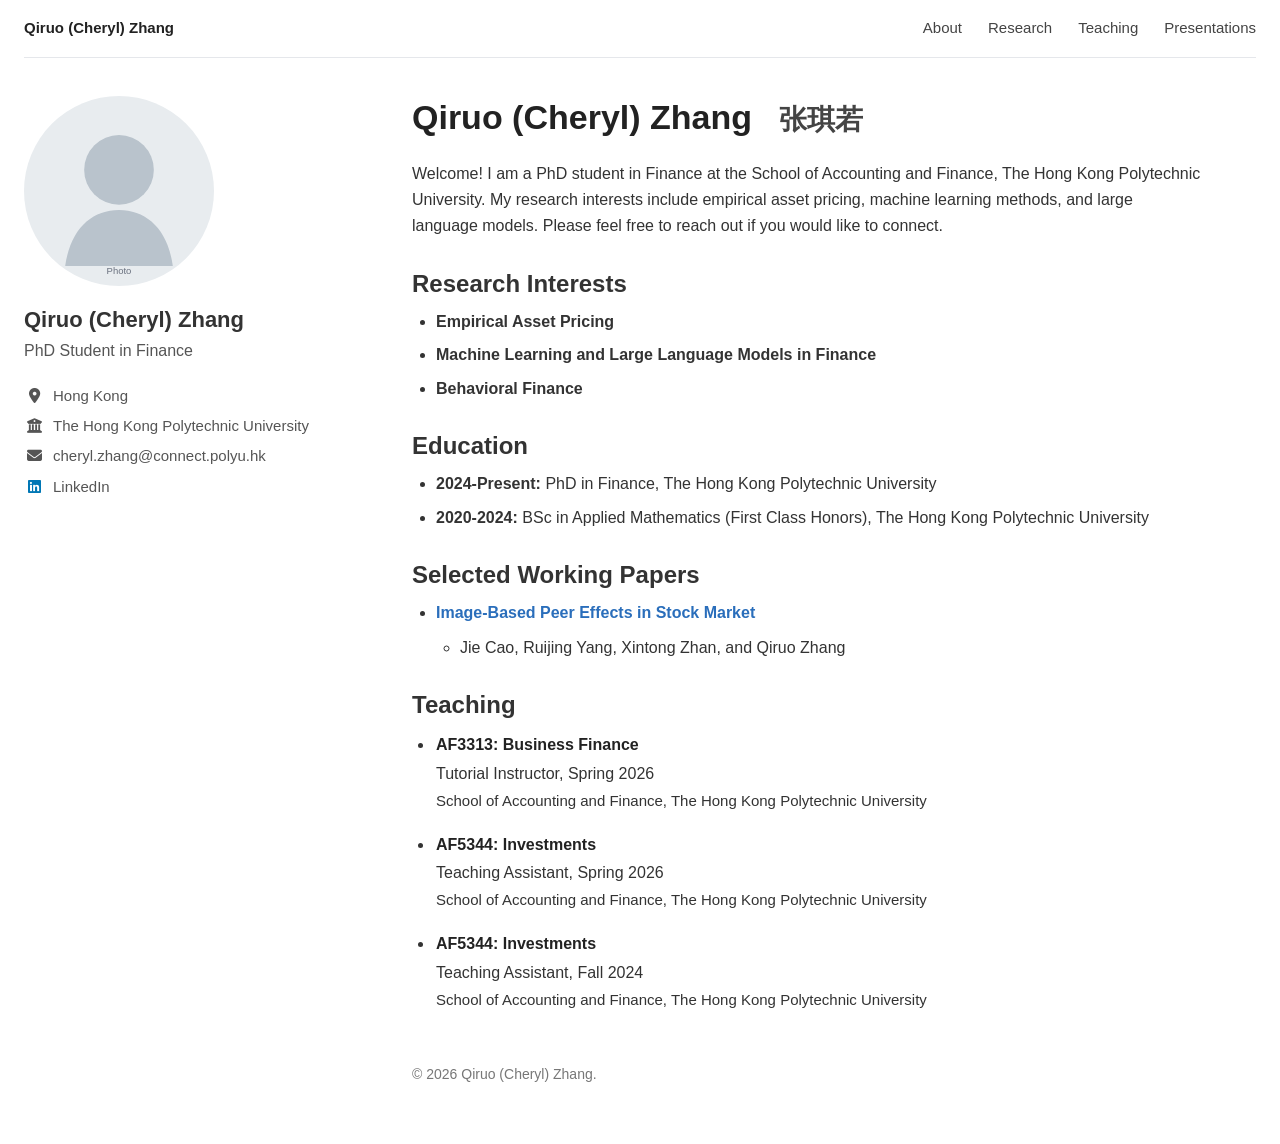
==== index.html @ bf705975 "Add files via upload" ====
<!doctype html>
<html lang="zh-CN">
<head>
  <meta charset="utf-8">
  <meta name="viewport" content="width=device-width, initial-scale=1">
  <title>Qiruo (Cheryl) Zhang - Academic Homepage</title>
  <link rel="stylesheet" href="https://cdnjs.cloudflare.com/ajax/libs/font-awesome/6.5.2/css/all.min.css">
  <link rel="stylesheet" href="assets/css/style.css">
</head>
<body>
  <div class="site">
    <nav class="top-nav">
      <a class="brand" href="./">Qiruo (Cheryl) Zhang</a>
      <a href="./">About</a>
      <a href="research/">Research</a>
      <a href="teaching/">Teaching</a>
      <a href="presentations/">Presentations</a>
    </nav>

    <div class="layout">
      <aside class="sidebar">
        <img class="portrait" src="assets/img/profile.svg" alt="Qiruo (Cheryl) Zhang">
        <h2>Qiruo (Cheryl) Zhang</h2>
        <p class="position">PhD Student in Finance</p>

        <ul class="profile-list">
          <li><i class="fa-solid fa-location-dot" aria-hidden="true"></i><span>Hong Kong</span></li>
          <li><i class="fa-solid fa-building-columns" aria-hidden="true"></i><span>The Hong Kong Polytechnic University</span></li>
          <li><i class="fa-solid fa-envelope" aria-hidden="true"></i><a href="mailto:cheryl.zhang@connect.polyu.hk">cheryl.zhang@connect.polyu.hk</a></li>
          <li><i class="fa-brands fa-linkedin" aria-hidden="true"></i><a href="https://linkedin.com/in/qiruo-zhang-477340235">LinkedIn</a></li>
        </ul>
      </aside>

      <main class="content">
        <h1>Qiruo (Cheryl) Zhang <span class="cn-name">张琪若</span></h1>

        <p>
          Welcome! I am a PhD student in Finance at the School of Accounting and Finance, The Hong Kong Polytechnic University.
          My research interests include empirical asset pricing, machine learning methods, and large language models.
          Please feel free to reach out if you would like to connect.
        </p>

        <h2>Research Interests</h2>
        <ul>
          <li><strong>Empirical Asset Pricing</strong></li>
          <li><strong>Machine Learning and Large Language Models in Finance</strong></li>
          <li><strong>Behavioral Finance</strong></li>
        </ul>

        <h2>Education</h2>
        <ul>
          <li><strong>2024-Present:</strong> PhD in Finance, The Hong Kong Polytechnic University</li>
          <li><strong>2020-2024:</strong> BSc in Applied Mathematics (First Class Honors), The Hong Kong Polytechnic University</li>
        </ul>

        <h2>Selected Working Papers</h2>
        <ul>
          <li>
            <strong><a href="research/">Image-Based Peer Effects in Stock Market</a></strong>
            <ul>
              <li>Jie Cao, Ruijing Yang, Xintong Zhan, and Qiruo Zhang</li>
            </ul>
          </li>
        </ul>

        <h2>Teaching</h2>
        <ul class="compact-list">
          <li class="compact-item">
            <p class="compact-title">AF3313: Business Finance</p>
            <p class="compact-meta">Tutorial Instructor, Spring 2026</p>
            <p class="compact-note">School of Accounting and Finance, The Hong Kong Polytechnic University</p>
          </li>

          <li class="compact-item">
            <p class="compact-title">AF5344: Investments</p>
            <p class="compact-meta">Teaching Assistant, Spring 2026</p>
            <p class="compact-note">School of Accounting and Finance, The Hong Kong Polytechnic University</p>
          </li>

          <li class="compact-item">
            <p class="compact-title">AF5344: Investments</p>
            <p class="compact-meta">Teaching Assistant, Fall 2024</p>
            <p class="compact-note">School of Accounting and Finance, The Hong Kong Polytechnic University</p>
          </li>
        </ul>

        <p class="footer">© 2026 Qiruo (Cheryl) Zhang.</p>
      </main>
    </div>
  </div>
</body>
</html>
---- assets/css/style.css ----
* {
  box-sizing: border-box;
}

body {
  margin: 0;
  color: #333;
  background: #fff;
  font-family: -apple-system, BlinkMacSystemFont, "Segoe UI", Helvetica, Arial, "Microsoft YaHei", sans-serif;
  font-size: 16px;
  line-height: 1.65;
}

a {
  color: #2a6ebb;
  text-decoration: none;
}

a:hover,
a:focus {
  text-decoration: underline;
}

.site {
  max-width: 1280px;
  margin: 0 auto;
  padding: 0 24px 42px;
}

.top-nav {
  display: flex;
  align-items: center;
  gap: 26px;
  min-height: 58px;
  border-bottom: 1px solid #e5e7eb;
  font-size: 15px;
}

.top-nav a {
  color: #444;
}

.top-nav .brand {
  margin-right: auto;
  font-weight: 700;
  color: #222;
}

.layout {
  display: grid;
  grid-template-columns: 340px minmax(0, 1fr);
  gap: 48px;
  padding-top: 38px;
}

.sidebar {
  color: #555;
}

.portrait {
  width: 190px;
  height: 190px;
  display: block;
  object-fit: cover;
  border-radius: 50%;
  margin-bottom: 20px;
}

.sidebar h2 {
  margin: 0 0 4px;
  color: #333;
  font-size: 22px;
  line-height: 1.25;
}

.position {
  margin: 0 0 22px;
  color: #555;
}

.profile-list {
  list-style: none;
  padding: 0;
  margin: 22px 0 0;
  color: #555;
  font-size: 15px;
  line-height: 1.35;
}

.profile-list li {
  display: flex;
  align-items: flex-start;
  margin: 10px 0;
}

.profile-list i {
  flex: 0 0 20px;
  width: 20px;
  margin-right: 9px;
  color: #555;
  text-align: center;
  font-size: 15px;
  line-height: 1.35;
}

.profile-list .fa-linkedin {
  color: #0077b5;
}

.profile-list a,
.profile-list span {
  min-width: 0;
  color: #555;
  overflow-wrap: anywhere;
}

.profile-list a:hover {
  color: #2a6ebb;
}

.content {
  max-width: 790px;
}

h1 {
  margin: 0 0 22px;
  color: #222;
  font-size: 34px;
  font-weight: 600;
  line-height: 1.25;
}

.cn-name {
  margin-left: 18px;
  color: #444;
  font-family: KaiTi, STKaiti, "Kaiti SC", "楷体", serif;
  font-size: 0.82em;
  font-weight: 600;
  white-space: nowrap;
}

h2 {
  margin: 28px 0 10px;
  color: #333;
  font-size: 24px;
  font-weight: 600;
  line-height: 1.3;
}

p {
  margin: 0 0 16px;
}

ul,
ol {
  margin: 8px 0 18px;
  padding-left: 24px;
}

li {
  margin: 7px 0;
}

.item {
  margin-bottom: 26px;
}

.compact-list {
  margin-top: 12px;
  padding-left: 22px;
}

.compact-item {
  margin-bottom: 18px;
  padding-left: 2px;
}

.compact-title {
  margin: 0;
  color: #222;
  font-weight: 600;
}

.compact-meta {
  margin: 2px 0 0;
  color: #333;
}

.compact-note {
  margin: 2px 0 0;
  color: #333;
  font-size: 15px;
}

.item h2 {
  margin-bottom: 6px;
}

.meta {
  margin-bottom: 6px;
  color: #333;
}

.links a {
  display: inline-block;
  margin-right: 14px;
}

.footer {
  margin-top: 50px;
  color: #777;
  font-size: 14px;
}

@media (max-width: 840px) {
  .site {
    padding: 0 18px 36px;
  }

  .top-nav {
    flex-wrap: wrap;
    gap: 12px 18px;
    padding: 14px 0;
  }

  .top-nav .brand {
    width: 100%;
  }

  .layout {
    display: block;
    padding-top: 28px;
  }

  .sidebar {
    margin-bottom: 34px;
  }

  .portrait {
    width: 160px;
    height: 160px;
  }

  h1 {
    font-size: 30px;
  }
}
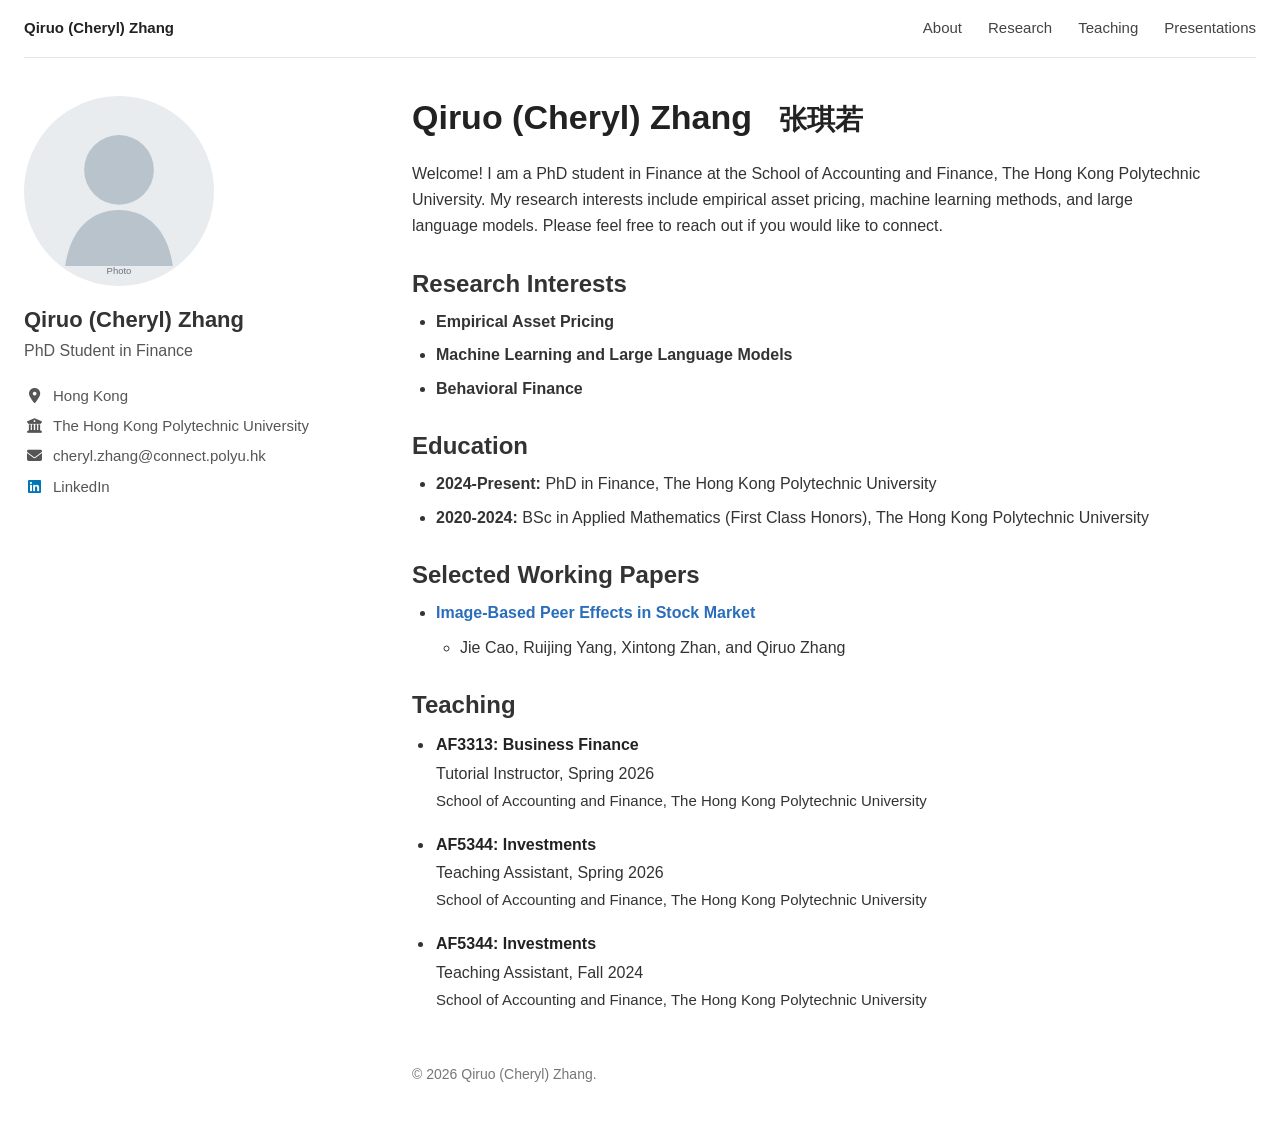
==== commit bd402ed4: "Add files via upload" ====
--- a/index.html
+++ b/index.html
@@ -43,7 +43,7 @@
         <h2>Research Interests</h2>
         <ul>
           <li><strong>Empirical Asset Pricing</strong></li>
-          <li><strong>Machine Learning and Large Language Models in Finance</strong></li>
+          <li><strong>Machine Learning and Large Language Models</strong></li>
           <li><strong>Behavioral Finance</strong></li>
         </ul>
 
--- a/assets/css/style.css
+++ b/assets/css/style.css
@@ -132,7 +132,7 @@
 
 .cn-name {
   margin-left: 18px;
-  color: #444;
+  color: #222;
   font-family: KaiTi, STKaiti, "Kaiti SC", "楷体", serif;
   font-size: 0.82em;
   font-weight: 600;
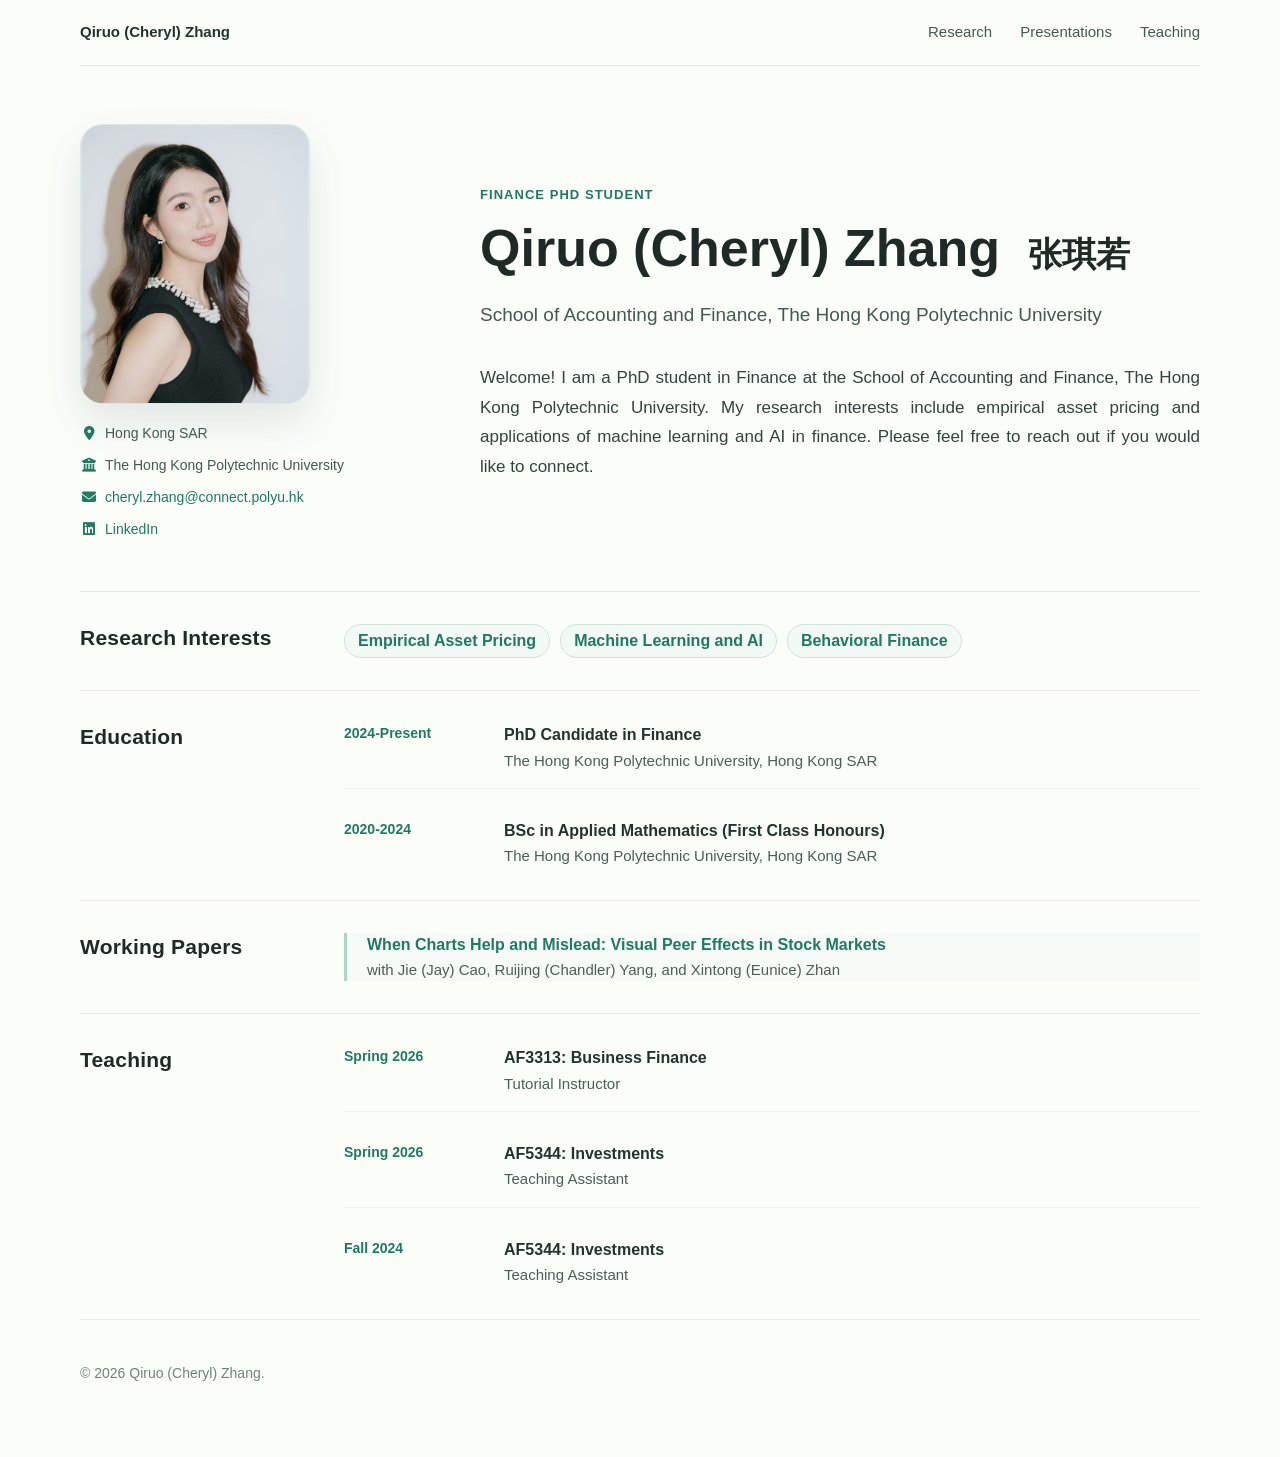
==== commit d4b55ef4: "Add files via upload" ====
--- a/index.html
+++ b/index.html
@@ -1,9 +1,9 @@
-<!doctype html>
-<html lang="zh-CN">
+﻿<!doctype html>
+<html lang="en">
 <head>
   <meta charset="utf-8">
   <meta name="viewport" content="width=device-width, initial-scale=1">
-  <title>Qiruo (Cheryl) Zhang - Academic Homepage</title>
+  <title>Qiruo (Cheryl) Zhang</title>
   <link rel="stylesheet" href="https://cdnjs.cloudflare.com/ajax/libs/font-awesome/6.5.2/css/all.min.css">
   <link rel="stylesheet" href="assets/css/style.css">
 </head>
@@ -11,82 +11,111 @@
   <div class="site">
     <nav class="top-nav">
       <a class="brand" href="./">Qiruo (Cheryl) Zhang</a>
-      <a href="./">About</a>
       <a href="research/">Research</a>
+      <a href="presentations/">Presentations</a>
       <a href="teaching/">Teaching</a>
-      <a href="presentations/">Presentations</a>
     </nav>
 
-    <div class="layout">
-      <aside class="sidebar">
-        <img class="portrait" src="assets/img/profile.svg" alt="Qiruo (Cheryl) Zhang">
-        <h2>Qiruo (Cheryl) Zhang</h2>
-        <p class="position">PhD Student in Finance</p>
-
-        <ul class="profile-list">
-          <li><i class="fa-solid fa-location-dot" aria-hidden="true"></i><span>Hong Kong</span></li>
-          <li><i class="fa-solid fa-building-columns" aria-hidden="true"></i><span>The Hong Kong Polytechnic University</span></li>
-          <li><i class="fa-solid fa-envelope" aria-hidden="true"></i><a href="mailto:cheryl.zhang@connect.polyu.hk">cheryl.zhang@connect.polyu.hk</a></li>
-          <li><i class="fa-brands fa-linkedin" aria-hidden="true"></i><a href="https://linkedin.com/in/qiruo-zhang-477340235">LinkedIn</a></li>
-        </ul>
-      </aside>
-
-      <main class="content">
+    <header class="hero">
+      <div class="profile-block">
+        <img class="headshot" src="assets/img/profile.jpg" alt="Qiruo (Cheryl) Zhang">
+        <section class="contact-row" aria-label="Contact information">
+          <span><i class="fa-solid fa-location-dot" aria-hidden="true"></i>Hong Kong SAR</span>
+          <span class="no-wrap"><i class="fa-solid fa-building-columns" aria-hidden="true"></i>The Hong Kong Polytechnic University</span>
+          <a href="mailto:cheryl.zhang@connect.polyu.hk"><i class="fa-solid fa-envelope" aria-hidden="true"></i>cheryl.zhang@connect.polyu.hk</a>
+          <a href="https://linkedin.com/in/qiruo-zhang-477340235"><i class="fa-brands fa-linkedin" aria-hidden="true"></i>LinkedIn</a>
+        </section>
+      </div>
+      <div class="hero-copy">
+        <p class="eyebrow">Finance PhD Student</p>
         <h1>Qiruo (Cheryl) Zhang <span class="cn-name">张琪若</span></h1>
-
-        <p>
+      <p class="subtitle">School of Accounting and Finance, The Hong Kong Polytechnic University</p>
+        <p class="intro">
           Welcome! I am a PhD student in Finance at the School of Accounting and Finance, The Hong Kong Polytechnic University.
-          My research interests include empirical asset pricing, machine learning methods, and large language models.
+          My research interests include empirical asset pricing and applications of machine learning and AI in finance.
           Please feel free to reach out if you would like to connect.
         </p>
+      </div>
+    </header>
 
+    <main class="content">
+      <section class="section section--interests">
         <h2>Research Interests</h2>
-        <ul>
-          <li><strong>Empirical Asset Pricing</strong></li>
-          <li><strong>Machine Learning and Large Language Models</strong></li>
-          <li><strong>Behavioral Finance</strong></li>
-        </ul>
+        <div class="section-body">
+          <div class="interest-grid">
+            <span>Empirical Asset Pricing</span>
+            <span>Machine Learning and AI</span>
+            <span>Behavioral Finance</span>
+          </div>
+        </div>
+      </section>
 
+      <section class="section">
         <h2>Education</h2>
-        <ul>
-          <li><strong>2024-Present:</strong> PhD in Finance, The Hong Kong Polytechnic University</li>
-          <li><strong>2020-2024:</strong> BSc in Applied Mathematics (First Class Honors), The Hong Kong Polytechnic University</li>
-        </ul>
+        <div class="section-body">
+          <div class="clean-list">
+            <article class="clean-item">
+              <div class="clean-marker">2024-Present</div>
+              <div class="clean-content">
+                <h3>PhD Candidate in Finance</h3>
+                <p>The Hong Kong Polytechnic University, Hong Kong SAR</p>
+              </div>
+            </article>
+            <article class="clean-item">
+              <div class="clean-marker">2020-2024</div>
+              <div class="clean-content">
+                <h3>BSc in Applied Mathematics (First Class Honours)</h3>
+                <p>The Hong Kong Polytechnic University, Hong Kong SAR</p>
+              </div>
+            </article>
+          </div>
+        </div>
+      </section>
 
-        <h2>Selected Working Papers</h2>
-        <ul>
-          <li>
-            <strong><a href="research/">Image-Based Peer Effects in Stock Market</a></strong>
-            <ul>
-              <li>Jie Cao, Ruijing Yang, Xintong Zhan, and Qiruo Zhang</li>
-            </ul>
-          </li>
-        </ul>
+      <section class="section">
+        <h2>Working Papers</h2>
+        <div class="section-body">
+          <article class="clean-item clean-item--highlight paper-highlight">
+            <div class="clean-content">
+              <h3><a href="research/">When Charts Help and Mislead: Visual Peer Effects in Stock Markets</a></h3>
+              <p class="author-line">with <a href="https://sites.google.com/site/jiejaycao">Jie (Jay) Cao</a>, <a href="https://ruijingyang.github.io/">Ruijing (Chandler) Yang</a>, and <a href="https://sites.google.com/view/xintongzhan">Xintong (Eunice) Zhan</a></p>
+            </div>
+          </article>
+        </div>
+      </section>
 
+      <section class="section">
         <h2>Teaching</h2>
-        <ul class="compact-list">
-          <li class="compact-item">
-            <p class="compact-title">AF3313: Business Finance</p>
-            <p class="compact-meta">Tutorial Instructor, Spring 2026</p>
-            <p class="compact-note">School of Accounting and Finance, The Hong Kong Polytechnic University</p>
-          </li>
+        <div class="section-body">
+          <div class="clean-list">
+            <article class="clean-item">
+              <div class="clean-marker">Spring 2026</div>
+              <div class="clean-content">
+                <h3>AF3313: Business Finance</h3>
+                <p>Tutorial Instructor</p>
+              </div>
+            </article>
+            <article class="clean-item">
+              <div class="clean-marker">Spring 2026</div>
+              <div class="clean-content">
+                <h3>AF5344: Investments</h3>
+                <p>Teaching Assistant</p>
+              </div>
+            </article>
+            <article class="clean-item">
+              <div class="clean-marker">Fall 2024</div>
+              <div class="clean-content">
+                <h3>AF5344: Investments</h3>
+                <p>Teaching Assistant</p>
+              </div>
+            </article>
+          </div>
+        </div>
+      </section>
 
-          <li class="compact-item">
-            <p class="compact-title">AF5344: Investments</p>
-            <p class="compact-meta">Teaching Assistant, Spring 2026</p>
-            <p class="compact-note">School of Accounting and Finance, The Hong Kong Polytechnic University</p>
-          </li>
-
-          <li class="compact-item">
-            <p class="compact-title">AF5344: Investments</p>
-            <p class="compact-meta">Teaching Assistant, Fall 2024</p>
-            <p class="compact-note">School of Accounting and Finance, The Hong Kong Polytechnic University</p>
-          </li>
-        </ul>
-
-        <p class="footer">© 2026 Qiruo (Cheryl) Zhang.</p>
-      </main>
-    </div>
+      <p class="footer">© 2026 Qiruo (Cheryl) Zhang.</p>
+    </main>
   </div>
 </body>
 </html>
+
--- a/assets/css/style.css
+++ b/assets/css/style.css
@@ -4,15 +4,15 @@
 
 body {
   margin: 0;
-  color: #333;
-  background: #fff;
-  font-family: -apple-system, BlinkMacSystemFont, "Segoe UI", Helvetica, Arial, "Microsoft YaHei", sans-serif;
+  color: #24332e;
+  background: #fbfdf9;
+  font-family: "Inter", -apple-system, BlinkMacSystemFont, "Segoe UI", Arial, "Microsoft YaHei", sans-serif;
   font-size: 16px;
   line-height: 1.65;
 }
 
 a {
-  color: #2a6ebb;
+  color: #1f7a61;
   text-decoration: none;
 }
 
@@ -22,199 +22,596 @@
 }
 
 .site {
-  max-width: 1280px;
+  width: min(1120px, calc(100% - 48px));
   margin: 0 auto;
-  padding: 0 24px 42px;
 }
 
 .top-nav {
   display: flex;
   align-items: center;
-  gap: 26px;
-  min-height: 58px;
-  border-bottom: 1px solid #e5e7eb;
+  gap: 28px;
+  min-height: 66px;
+  border-bottom: 1px solid #dfeae4;
   font-size: 15px;
 }
 
-.top-nav a {
-  color: #444;
-}
-
-.top-nav .brand {
+.brand {
   margin-right: auto;
-  font-weight: 700;
-  color: #222;
-}
-
-.layout {
-  display: grid;
-  grid-template-columns: 340px minmax(0, 1fr);
-  gap: 48px;
-  padding-top: 38px;
-}
-
-.sidebar {
-  color: #555;
-}
-
-.portrait {
-  width: 190px;
-  height: 190px;
+  color: #24332e;
+  font-weight: 760;
+}
+
+.top-nav a:not(.brand) {
+  color: #465852;
+}
+
+.hero {
+  display: grid;
+  grid-template-columns: 330px minmax(0, 1fr);
+  gap: 70px;
+  align-items: center;
+  padding: 58px 0 50px;
+  border-bottom: 1px solid #dfeae4;
+}
+
+.hero-copy {
+  width: 100%;
+}
+
+.eyebrow {
+  margin: 0 0 14px;
+  color: #1f7a61;
+  font-size: 13px;
+  font-weight: 800;
+  letter-spacing: 0.08em;
+  text-transform: uppercase;
+}
+
+h1 {
+  margin: 0;
+  color: #1f2a27;
+  font-size: clamp(38px, 4.5vw, 52px);
+  line-height: 1.12;
+  font-weight: 780;
+  white-space: nowrap;
+}
+
+.cn-name {
+  margin-left: 14px;
+  color: #1f2a27;
+  font-family: KaiTi, STKaiti, "Kaiti SC", "楷体", serif;
+  font-size: 0.66em;
+  font-weight: 600;
+  white-space: nowrap;
+}
+
+.subtitle {
+  margin: 24px 0 0;
+  color: #465852;
+  font-size: 19px;
+  line-height: 1.45;
+}
+
+.intro {
+  max-width: none;
+  margin: 34px 0 0;
+  color: #34433e;
+  font-size: 17px;
+  line-height: 1.75;
+  text-align: justify;
+}
+
+.headshot {
+  width: 230px;
+  height: 280px;
   display: block;
   object-fit: cover;
+  object-position: center 18%;
+  border-radius: 22px;
+  border: 1px solid #dbe9e2;
+  box-shadow: 0 18px 42px rgba(36, 75, 64, 0.12);
+}
+
+.profile-block {
+  width: 330px;
+}
+
+.contact-row {
+  display: grid;
+  grid-template-columns: 1fr;
+  gap: 9px;
+  padding: 18px 0 0;
+  color: #465852;
+  font-size: 14px;
+  justify-items: start;
+  text-align: left;
+}
+
+.contact-row i {
+  width: 18px;
+  margin-right: 7px;
+  color: #1f7a61;
+  text-align: center;
+}
+
+.contact-row a,
+.contact-row span {
+  overflow-wrap: anywhere;
+}
+
+.contact-row .no-wrap {
+  white-space: nowrap;
+}
+
+.content {
+  display: grid;
+  grid-template-columns: minmax(0, 1fr);
+  max-width: none;
+  padding: 0 0 58px;
+}
+
+.section {
+  display: grid;
+  grid-template-columns: 220px minmax(0, 1fr);
+  gap: 44px;
+  padding: 32px 0;
+  border-bottom: 1px solid #e4eee8;
+}
+
+.section h2 {
+  margin: 0;
+  color: #1f2a27;
+  font-size: 21px;
+  line-height: 1.3;
+  letter-spacing: 0.01em;
+}
+
+.section-body {
+  min-width: 0;
+}
+
+.interest-grid {
+  display: flex;
+  flex-wrap: wrap;
+  gap: 10px;
+}
+
+.interest-grid span {
+  display: inline-flex;
+  align-items: center;
+  min-height: 34px;
+  padding: 6px 13px;
+  border: 1px solid #cfe3d9;
+  border-radius: 999px;
+  background: #f3faf6;
+  color: #1f7a61;
+  font-weight: 700;
+  line-height: 1.25;
+}
+
+.detail-list {
+  display: grid;
+  gap: 0;
+}
+
+.detail-item {
+  display: grid;
+  grid-template-columns: 128px minmax(0, 1fr);
+  gap: 18px;
+  align-items: start;
+  padding: 18px 0;
+  border-bottom: 1px solid #edf3ef;
+}
+
+.detail-item:last-child {
+  border-bottom: 0;
+}
+
+.education-item {
+  grid-template-columns: 1fr;
+  gap: 0;
+  padding: 18px 0;
+}
+
+.education-item:last-child {
+  padding-bottom: 18px;
+}
+
+.year,
+.term {
+  margin: 0;
+  color: #1f7a61;
+  font-size: 14px;
+  font-weight: 800;
+  white-space: nowrap;
+}
+
+.item-title,
+.item-meta {
+  margin: 0;
+}
+
+.item-title {
+  color: #24332e;
+  font-weight: 750;
+}
+
+.item-meta {
+  margin-top: 2px;
+  color: #4c5e58;
+  font-size: 15px;
+}
+
+.paper-item {
+  padding: 18px 20px;
+  border-left: 3px solid #a8d9c4;
+  background: #f7fbf8;
+}
+
+.paper-title {
+  color: #1f7a61;
+  font-weight: 800;
+}
+
+.clean-list {
+  display: grid;
+  gap: 14px;
+}
+
+.clean-item {
+  display: grid;
+  grid-template-columns: 136px minmax(0, 1fr);
+  gap: 24px;
+  align-items: start;
+  padding: 16px 0;
+  border-bottom: 1px solid #edf3ef;
+}
+
+.clean-item:first-child {
+  padding-top: 0;
+}
+
+.clean-item:last-child {
+  padding-bottom: 0;
+  border-bottom: 0;
+}
+
+.clean-item--highlight {
+  padding: 18px 20px;
+  border-bottom: 0;
+  border-left: 3px solid #a8d9c4;
+  background: #f7fbf8;
+}
+
+.paper-highlight {
+  grid-template-columns: 1fr;
+}
+
+.clean-marker {
+  color: #1f7a61;
+  font-size: 14px;
+  font-weight: 800;
+  line-height: 1.45;
+  white-space: nowrap;
+}
+
+.clean-content h3,
+.clean-content p {
+  margin: 0;
+}
+
+.clean-content h3 {
+  color: #24332e;
+  font-size: 16px;
+  font-weight: 760;
+  line-height: 1.45;
+}
+
+.clean-content h3 a {
+  color: #1f7a61;
+}
+
+.clean-content p {
+  margin-top: 3px;
+  color: #4c5e58;
+  font-size: 15px;
+  line-height: 1.5;
+}
+
+.cv-list {
+  display: grid;
+  gap: 0;
+}
+
+.cv-item {
+  display: grid;
+  grid-template-columns: 132px minmax(0, 1fr);
+  gap: 22px;
+  align-items: baseline;
+  padding: 17px 0;
+  margin-bottom: 0;
+  border-bottom: 1px solid #edf3ef;
+}
+
+.cv-item:last-child {
+  margin-bottom: 0;
+  border-bottom: 0;
+}
+
+.cv-item--paper {
+  margin-bottom: 0;
+  padding: 17px 20px;
+  border-bottom: 0;
+  border-left: 3px solid #a8d9c4;
+  background: #f7fbf8;
+}
+
+.cv-date,
+.cv-title,
+.cv-meta {
+  margin: 0;
+}
+
+.cv-date {
+  color: #1f7a61;
+  font-size: 14px;
+  font-weight: 800;
+  white-space: nowrap;
+}
+
+.cv-title {
+  color: #24332e;
+  font-weight: 750;
+  line-height: 1.45;
+}
+
+.cv-link {
+  color: #1f7a61;
+}
+
+.cv-meta {
+  margin-top: 3px;
+  color: #4c5e58;
+  font-size: 15px;
+  line-height: 1.5;
+}
+
+.entry,
+.research-entry,
+.teaching-entry {
+  margin-bottom: 28px;
+  padding-bottom: 22px;
+  border-bottom: 1px solid #e4eee8;
+}
+
+.entry h2,
+.research-entry h2,
+.teaching-entry h2 {
+  margin: 0 0 6px;
+  color: #1f2a27;
+  font-size: 22px;
+  line-height: 1.3;
+}
+
+.entry-meta,
+.entry-note {
+  margin: 3px 0 0;
+  color: #34433e;
+}
+
+.entry-note {
+  font-size: 15px;
+}
+
+.research-hero {
+  max-width: 820px;
+  margin: 0 auto;
+  padding: 48px 0 42px;
+  text-align: center;
+  border-bottom: 1px solid #dfeae4;
+}
+
+.research-hero + .research-main {
+  padding-top: 34px;
+}
+
+.research-avatar {
+  width: 142px;
+  height: 142px;
+  display: block;
+  object-fit: cover;
+  object-position: 48% 28%;
+  margin: 0 auto 20px;
   border-radius: 50%;
-  margin-bottom: 20px;
-}
-
-.sidebar h2 {
-  margin: 0 0 4px;
-  color: #333;
+  border: 4px solid #e9f4ef;
+  box-shadow: 0 12px 28px rgba(36, 75, 64, 0.13);
+}
+
+.teaching-avatar {
+  object-position: center 12%;
+}
+
+.presentation-avatar {
+  object-position: center center;
+}
+
+.research-intro {
+  max-width: 680px;
+  margin: 22px auto 0;
+  color: #34433e;
+  font-size: 17px;
+  line-height: 1.7;
+}
+
+.research-tags {
+  display: flex;
+  justify-content: center;
+  flex-wrap: wrap;
+  gap: 10px;
+  margin-top: 22px;
+}
+
+.research-tags span {
+  display: inline-flex;
+  align-items: center;
+  min-height: 34px;
+  padding: 6px 13px;
+  border: 1px solid #cfe3d9;
+  border-radius: 999px;
+  background: #f3faf6;
+  color: #1f7a61;
+  font-weight: 700;
+  line-height: 1.25;
+}
+
+.research-main {
+  max-width: 860px;
+  margin: 0 auto;
+  padding: 36px 0 58px;
+}
+
+.research-section h2 {
+  margin: 0 0 18px;
+  color: #1f2a27;
+  font-size: 23px;
+}
+
+.research-card {
+  display: grid;
+  grid-template-columns: 132px minmax(0, 1fr);
+  gap: 22px;
+  padding: 22px 24px;
+  border-left: 3px solid #a8d9c4;
+  background: #f7fbf8;
+}
+
+.research-card--plain {
+  grid-template-columns: 1fr;
+}
+
+.teaching-card {
+  margin-bottom: 16px;
+}
+
+.teaching-card:last-child {
+  margin-bottom: 0;
+}
+
+.research-card-label {
+  color: #1f7a61;
+  font-size: 14px;
+  font-weight: 800;
+  white-space: nowrap;
+}
+
+.research-card h3,
+.research-card p {
+  margin: 0;
+}
+
+.research-card h3 {
+  font-size: 18px;
+  line-height: 1.45;
+}
+
+.research-card p {
+  margin-top: 6px;
+  color: #4c5e58;
+  font-size: 15px;
+  line-height: 1.55;
+}
+
+.author-line a {
+  color: inherit;
+}
+
+.presentation-main {
+  max-width: 780px;
+}
+
+.presentation-block + .presentation-block {
+  margin-top: 42px;
+}
+
+.presentation-block h2 {
+  margin: 0;
+  color: #1f2a27;
   font-size: 22px;
-  line-height: 1.25;
-}
-
-.position {
-  margin: 0 0 22px;
-  color: #555;
-}
-
-.profile-list {
-  list-style: none;
-  padding: 0;
-  margin: 22px 0 0;
-  color: #555;
-  font-size: 15px;
-  line-height: 1.35;
-}
-
-.profile-list li {
-  display: flex;
-  align-items: flex-start;
-  margin: 10px 0;
-}
-
-.profile-list i {
-  flex: 0 0 20px;
-  width: 20px;
-  margin-right: 9px;
-  color: #555;
-  text-align: center;
-  font-size: 15px;
-  line-height: 1.35;
-}
-
-.profile-list .fa-linkedin {
-  color: #0077b5;
-}
-
-.profile-list a,
-.profile-list span {
-  min-width: 0;
-  color: #555;
-  overflow-wrap: anywhere;
-}
-
-.profile-list a:hover {
-  color: #2a6ebb;
-}
-
-.content {
-  max-width: 790px;
-}
-
-h1 {
-  margin: 0 0 22px;
-  color: #222;
-  font-size: 34px;
-  font-weight: 600;
-  line-height: 1.25;
-}
-
-.cn-name {
-  margin-left: 18px;
-  color: #222;
-  font-family: KaiTi, STKaiti, "Kaiti SC", "楷体", serif;
-  font-size: 0.82em;
-  font-weight: 600;
-  white-space: nowrap;
-}
-
-h2 {
-  margin: 28px 0 10px;
-  color: #333;
-  font-size: 24px;
-  font-weight: 600;
-  line-height: 1.3;
-}
-
-p {
-  margin: 0 0 16px;
-}
-
-ul,
-ol {
-  margin: 8px 0 18px;
-  padding-left: 24px;
-}
-
-li {
-  margin: 7px 0;
-}
-
-.item {
-  margin-bottom: 26px;
-}
-
-.compact-list {
-  margin-top: 12px;
-  padding-left: 22px;
-}
-
-.compact-item {
-  margin-bottom: 18px;
-  padding-left: 2px;
-}
-
-.compact-title {
-  margin: 0;
-  color: #222;
-  font-weight: 600;
-}
-
-.compact-meta {
-  margin: 2px 0 0;
-  color: #333;
-}
-
-.compact-note {
-  margin: 2px 0 0;
-  color: #333;
-  font-size: 15px;
-}
-
-.item h2 {
-  margin-bottom: 6px;
-}
-
-.meta {
-  margin-bottom: 6px;
-  color: #333;
-}
-
-.links a {
-  display: inline-block;
-  margin-right: 14px;
+  letter-spacing: 0;
+}
+
+.presentation-list {
+  margin-top: 16px;
+  border-top: 1px solid #dfeae4;
+}
+
+.presentation-item {
+  position: relative;
+  padding: 17px 0 17px 22px;
+  border-bottom: 1px solid #dfeae4;
+}
+
+.presentation-item::before {
+  content: "";
+  position: absolute;
+  top: 25px;
+  left: 1px;
+  width: 7px;
+  height: 7px;
+  border-radius: 50%;
+  background: #1f7a61;
+}
+
+.presentation-row {
+  display: grid;
+  grid-template-columns: 96px minmax(0, 1fr);
+  gap: 24px;
+  padding: 17px 0;
+  border-bottom: 1px solid #dfeae4;
+}
+
+.presentation-row--empty {
+  grid-template-columns: 1fr;
+}
+
+.presentation-year {
+  color: #1f7a61;
+  font-size: 14px;
+  font-weight: 800;
+  line-height: 1.55;
+}
+
+.presentation-detail p {
+  margin: 0;
+  color: #34433e;
+  font-size: 16px;
+  line-height: 1.55;
+}
+
+.presentation-detail p + p {
+  margin-top: 5px;
+}
+
+.presentation-detail .presentation-title {
+  color: #1f2a27;
+  font-weight: 700;
+}
+
+.presentation-detail sup {
+  color: #1f7a61;
+  font-size: 12px;
+  line-height: 0;
 }
 
 .footer {
-  margin-top: 50px;
-  color: #777;
+  margin-top: 42px;
+  color: #71827c;
   font-size: 14px;
 }
 
-@media (max-width: 840px) {
+@media (max-width: 820px) {
   .site {
-    padding: 0 18px 36px;
+    width: min(100% - 36px, 720px);
   }
 
   .top-nav {
@@ -223,25 +620,64 @@
     padding: 14px 0;
   }
 
-  .top-nav .brand {
+  .brand {
     width: 100%;
   }
 
-  .layout {
+  .hero,
+  .section {
     display: block;
-    padding-top: 28px;
-  }
-
-  .sidebar {
-    margin-bottom: 34px;
-  }
-
-  .portrait {
-    width: 160px;
-    height: 160px;
+  }
+
+  .headshot {
+    width: 190px;
+    height: 230px;
+    margin-top: 28px;
+  }
+
+  .profile-block {
+    width: auto;
+  }
+
+  .contact-row .no-wrap {
+    white-space: normal;
+  }
+
+  .section h2 {
+    margin-bottom: 12px;
+  }
+
+  .detail-item {
+    grid-template-columns: 1fr;
+    gap: 4px;
+  }
+
+  .cv-item {
+    grid-template-columns: 1fr;
+    gap: 4px;
+  }
+
+  .clean-item {
+    grid-template-columns: 1fr;
+    gap: 5px;
+  }
+
+  .research-card {
+    grid-template-columns: 1fr;
+    gap: 8px;
+  }
+
+  .presentation-row {
+    grid-template-columns: 1fr;
+    gap: 4px;
+  }
+
+  .cn-name {
+    display: block;
+    margin: 8px 0 0;
   }
 
   h1 {
-    font-size: 30px;
-  }
-}
+    white-space: normal;
+  }
+}
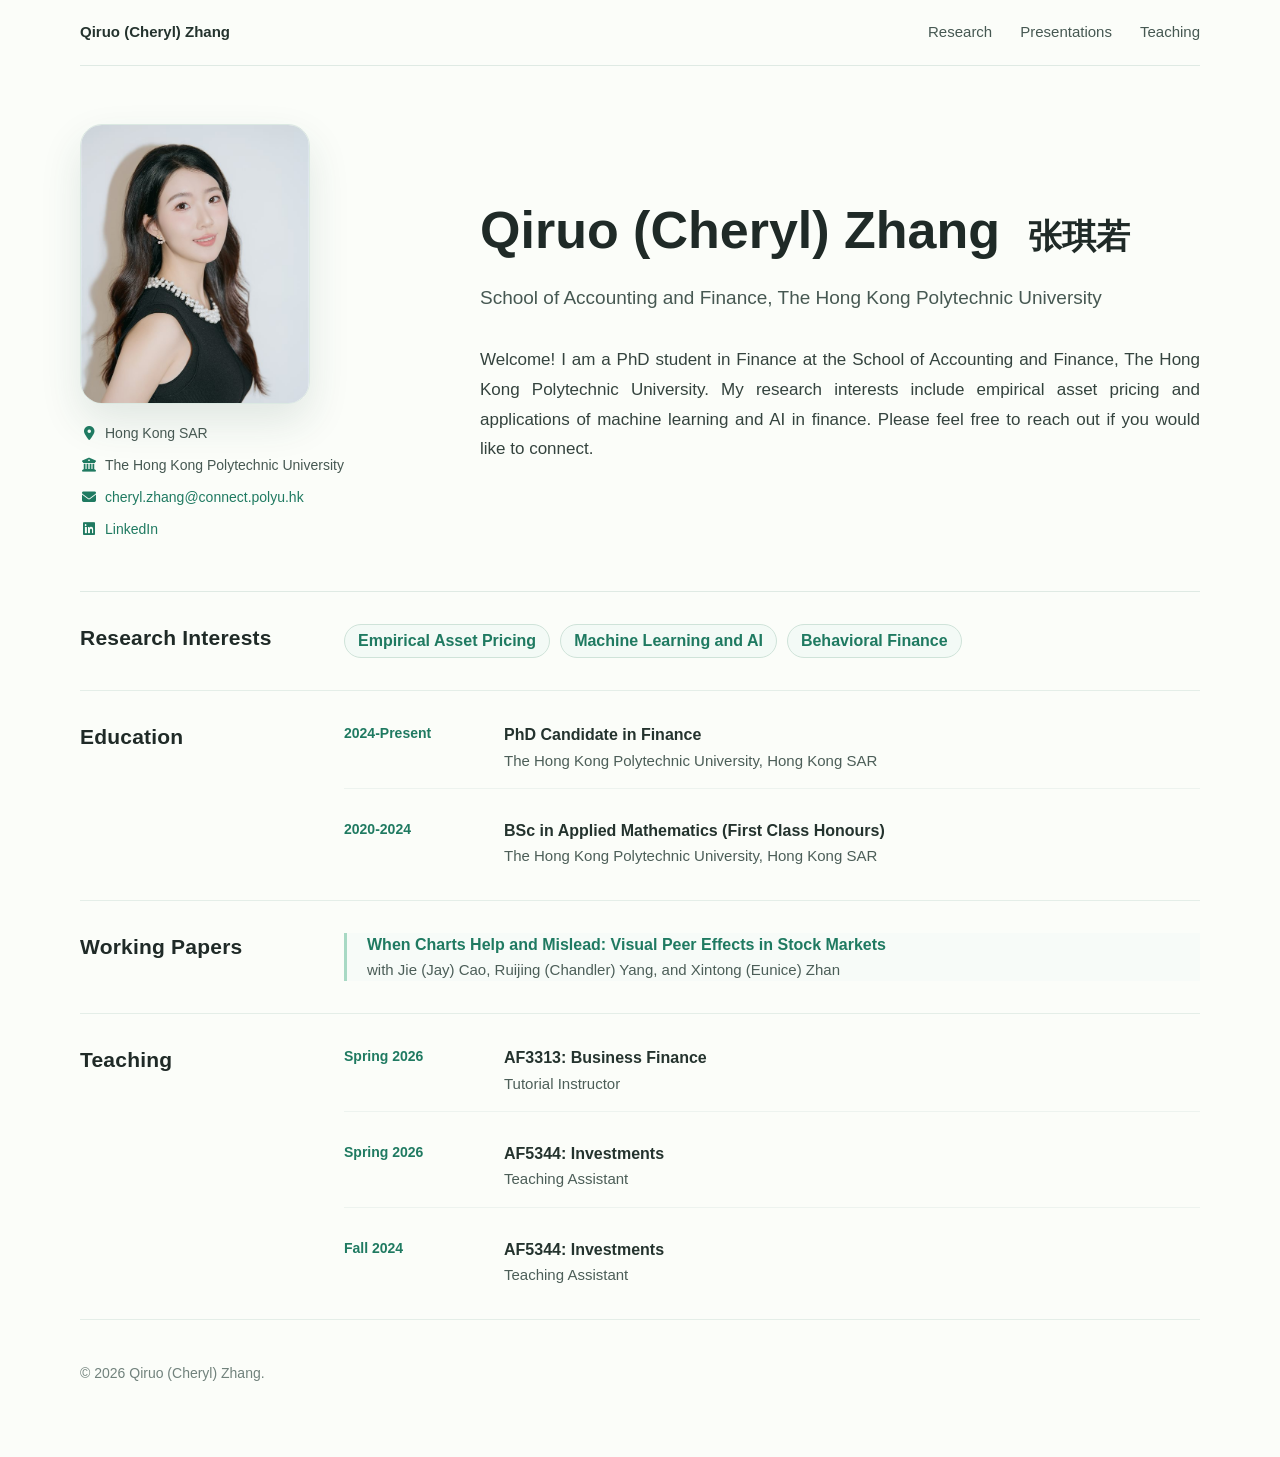
==== commit 4ad32cae: "Add files via upload" ====
--- a/index.html
+++ b/index.html
@@ -27,7 +27,6 @@
         </section>
       </div>
       <div class="hero-copy">
-        <p class="eyebrow">Finance PhD Student</p>
         <h1>Qiruo (Cheryl) Zhang <span class="cn-name">张琪若</span></h1>
       <p class="subtitle">School of Accounting and Finance, The Hong Kong Polytechnic University</p>
         <p class="intro">
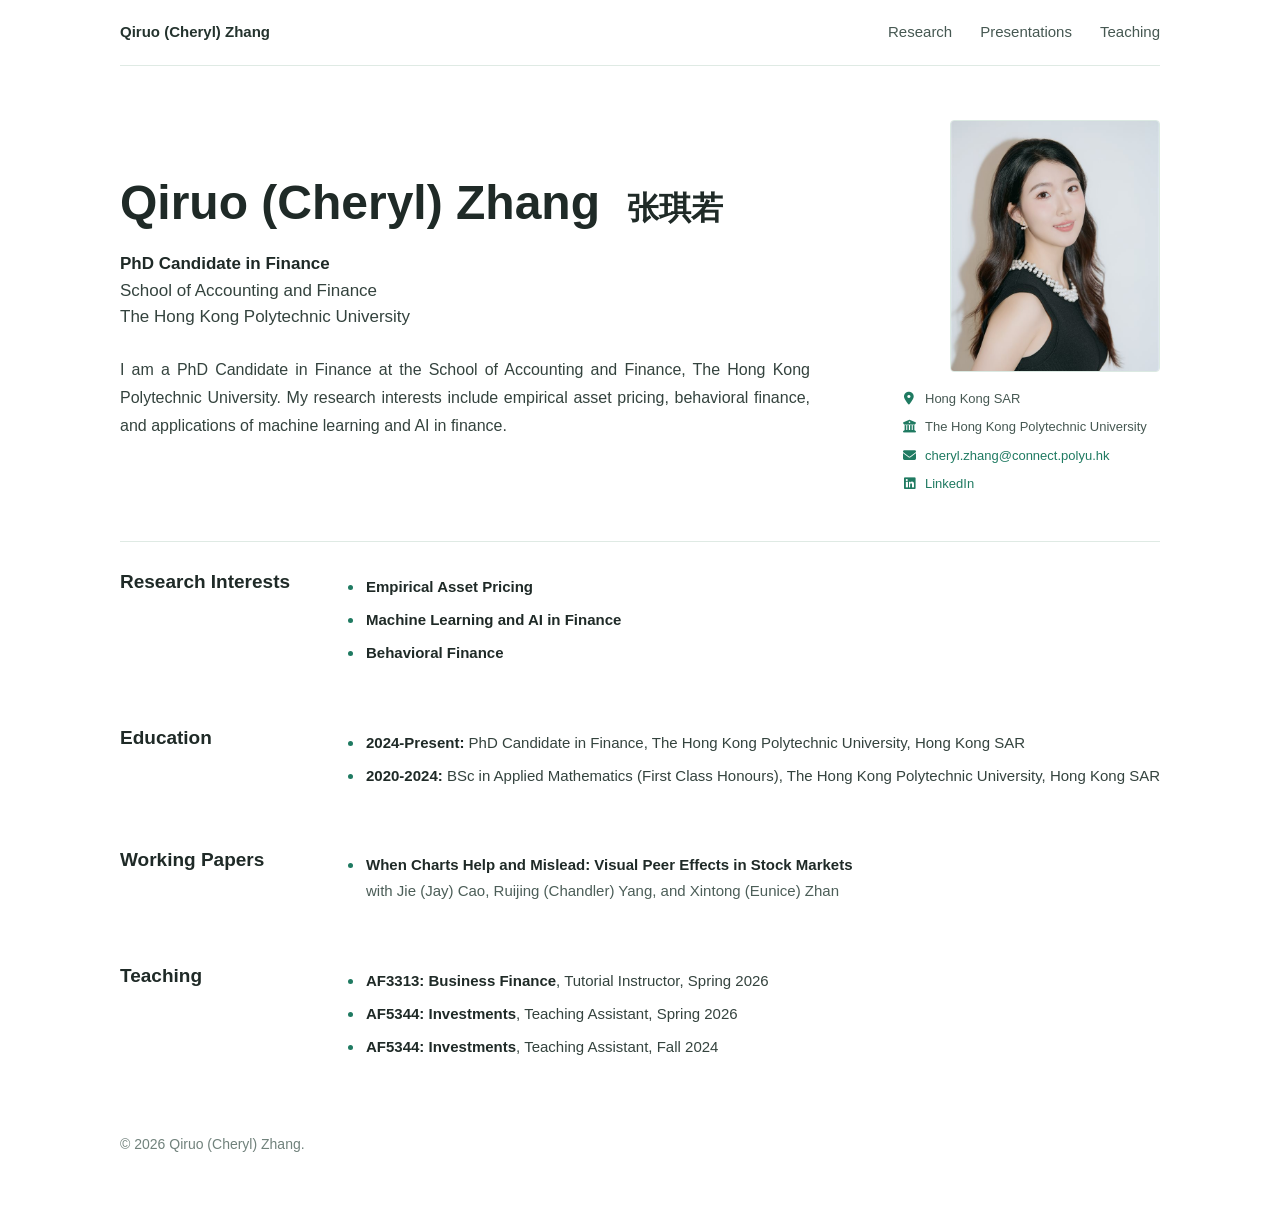
==== commit 0dc5f242: "Add files via upload" ====
--- a/index.html
+++ b/index.html
@@ -4,6 +4,8 @@
   <meta charset="utf-8">
   <meta name="viewport" content="width=device-width, initial-scale=1">
   <title>Qiruo (Cheryl) Zhang</title>
+  <meta name="description" content="Qiruo (Cheryl) Zhang is a Finance PhD student at The Hong Kong Polytechnic University, studying asset pricing, machine learning, AI, and behavioral finance.">
+  <link rel="canonical" href="https://cheryl-qiruo-zhang.github.io/">
   <link rel="stylesheet" href="https://cdnjs.cloudflare.com/ajax/libs/font-awesome/6.5.2/css/all.min.css">
   <link rel="stylesheet" href="assets/css/style.css">
 </head>
@@ -17,6 +19,18 @@
     </nav>
 
     <header class="hero">
+      <div class="hero-copy">
+        <h1>Qiruo (Cheryl) Zhang <span class="cn-name">张琪若</span></h1>
+        <div class="academic-title">
+          <p>PhD Candidate in Finance</p>
+          <p>School of Accounting and Finance</p>
+          <p>The Hong Kong Polytechnic University</p>
+        </div>
+        <p class="intro">
+          I am a PhD Candidate in Finance at the School of Accounting and Finance, The Hong Kong Polytechnic University.
+          My research interests include empirical asset pricing, behavioral finance, and applications of machine learning and AI in finance.
+        </p>
+      </div>
       <div class="profile-block">
         <img class="headshot" src="assets/img/profile.jpg" alt="Qiruo (Cheryl) Zhang">
         <section class="contact-row" aria-label="Contact information">
@@ -26,89 +40,50 @@
           <a href="https://linkedin.com/in/qiruo-zhang-477340235"><i class="fa-brands fa-linkedin" aria-hidden="true"></i>LinkedIn</a>
         </section>
       </div>
-      <div class="hero-copy">
-        <h1>Qiruo (Cheryl) Zhang <span class="cn-name">张琪若</span></h1>
-      <p class="subtitle">School of Accounting and Finance, The Hong Kong Polytechnic University</p>
-        <p class="intro">
-          Welcome! I am a PhD student in Finance at the School of Accounting and Finance, The Hong Kong Polytechnic University.
-          My research interests include empirical asset pricing and applications of machine learning and AI in finance.
-          Please feel free to reach out if you would like to connect.
-        </p>
-      </div>
     </header>
 
     <main class="content">
       <section class="section section--interests">
         <h2>Research Interests</h2>
         <div class="section-body">
-          <div class="interest-grid">
-            <span>Empirical Asset Pricing</span>
-            <span>Machine Learning and AI</span>
-            <span>Behavioral Finance</span>
-          </div>
+          <ul class="academic-list interest-list">
+            <li>Empirical Asset Pricing</li>
+            <li>Machine Learning and AI in Finance</li>
+            <li>Behavioral Finance</li>
+          </ul>
         </div>
       </section>
 
       <section class="section">
         <h2>Education</h2>
         <div class="section-body">
-          <div class="clean-list">
-            <article class="clean-item">
-              <div class="clean-marker">2024-Present</div>
-              <div class="clean-content">
-                <h3>PhD Candidate in Finance</h3>
-                <p>The Hong Kong Polytechnic University, Hong Kong SAR</p>
-              </div>
-            </article>
-            <article class="clean-item">
-              <div class="clean-marker">2020-2024</div>
-              <div class="clean-content">
-                <h3>BSc in Applied Mathematics (First Class Honours)</h3>
-                <p>The Hong Kong Polytechnic University, Hong Kong SAR</p>
-              </div>
-            </article>
-          </div>
+          <ul class="academic-list education-list">
+            <li><strong>2024-Present:</strong> PhD Candidate in Finance, The Hong Kong Polytechnic University, Hong Kong SAR</li>
+            <li><strong>2020-2024:</strong> BSc in Applied Mathematics (First Class Honours), The Hong Kong Polytechnic University, Hong Kong SAR</li>
+          </ul>
         </div>
       </section>
 
       <section class="section">
         <h2>Working Papers</h2>
         <div class="section-body">
-          <article class="clean-item clean-item--highlight paper-highlight">
-            <div class="clean-content">
-              <h3><a href="research/">When Charts Help and Mislead: Visual Peer Effects in Stock Markets</a></h3>
-              <p class="author-line">with <a href="https://sites.google.com/site/jiejaycao">Jie (Jay) Cao</a>, <a href="https://ruijingyang.github.io/">Ruijing (Chandler) Yang</a>, and <a href="https://sites.google.com/view/xintongzhan">Xintong (Eunice) Zhan</a></p>
-            </div>
-          </article>
+          <ul class="academic-list paper-list">
+            <li>
+              <a href="research/">When Charts Help and Mislead: Visual Peer Effects in Stock Markets</a>
+              <span class="author-line">with <a href="https://sites.google.com/site/jiejaycao">Jie (Jay) Cao</a>, <a href="https://ruijingyang.github.io/">Ruijing (Chandler) Yang</a>, and <a href="https://sites.google.com/view/xintongzhan">Xintong (Eunice) Zhan</a></span>
+            </li>
+          </ul>
         </div>
       </section>
 
       <section class="section">
         <h2>Teaching</h2>
         <div class="section-body">
-          <div class="clean-list">
-            <article class="clean-item">
-              <div class="clean-marker">Spring 2026</div>
-              <div class="clean-content">
-                <h3>AF3313: Business Finance</h3>
-                <p>Tutorial Instructor</p>
-              </div>
-            </article>
-            <article class="clean-item">
-              <div class="clean-marker">Spring 2026</div>
-              <div class="clean-content">
-                <h3>AF5344: Investments</h3>
-                <p>Teaching Assistant</p>
-              </div>
-            </article>
-            <article class="clean-item">
-              <div class="clean-marker">Fall 2024</div>
-              <div class="clean-content">
-                <h3>AF5344: Investments</h3>
-                <p>Teaching Assistant</p>
-              </div>
-            </article>
-          </div>
+          <ul class="academic-list teaching-summary">
+            <li><strong>AF3313: Business Finance</strong>, Tutorial Instructor, Spring 2026</li>
+            <li><strong>AF5344: Investments</strong>, Teaching Assistant, Spring 2026</li>
+            <li><strong>AF5344: Investments</strong>, Teaching Assistant, Fall 2024</li>
+          </ul>
         </div>
       </section>
 
--- a/assets/css/style.css
+++ b/assets/css/style.css
@@ -2,10 +2,14 @@
   box-sizing: border-box;
 }
 
+html {
+  background: #ffffff;
+}
+
 body {
   margin: 0;
-  color: #24332e;
-  background: #fbfdf9;
+  color: #202724;
+  background: #ffffff;
   font-family: "Inter", -apple-system, BlinkMacSystemFont, "Segoe UI", Arial, "Microsoft YaHei", sans-serif;
   font-size: 16px;
   line-height: 1.65;
@@ -22,7 +26,7 @@
 }
 
 .site {
-  width: min(1120px, calc(100% - 48px));
+  width: min(1040px, calc(100% - 48px));
   margin: 0 auto;
 }
 
@@ -47,10 +51,10 @@
 
 .hero {
   display: grid;
-  grid-template-columns: 330px minmax(0, 1fr);
-  gap: 70px;
+  grid-template-columns: minmax(0, 1fr) 260px;
+  gap: 64px;
   align-items: center;
-  padding: 58px 0 50px;
+  padding: 54px 0 46px;
   border-bottom: 1px solid #dfeae4;
 }
 
@@ -70,9 +74,9 @@
 h1 {
   margin: 0;
   color: #1f2a27;
-  font-size: clamp(38px, 4.5vw, 52px);
+  font-size: clamp(36px, 4.1vw, 48px);
   line-height: 1.12;
-  font-weight: 780;
+  font-weight: 760;
   white-space: nowrap;
 }
 
@@ -92,37 +96,54 @@
   line-height: 1.45;
 }
 
-.intro {
-  max-width: none;
-  margin: 34px 0 0;
+.academic-title {
+  margin-top: 22px;
   color: #34433e;
   font-size: 17px;
-  line-height: 1.75;
+  line-height: 1.55;
+}
+
+.academic-title p {
+  margin: 0;
+}
+
+.academic-title p:first-child {
+  color: #1f2a27;
+  font-weight: 720;
+}
+
+.intro {
+  max-width: 690px;
+  margin: 26px 0 0;
+  color: #34433e;
+  font-size: 16px;
+  line-height: 1.72;
   text-align: justify;
 }
 
 .headshot {
-  width: 230px;
-  height: 280px;
+  width: 210px;
+  height: 252px;
   display: block;
   object-fit: cover;
   object-position: center 18%;
-  border-radius: 22px;
+  margin-left: auto;
+  border-radius: 4px;
   border: 1px solid #dbe9e2;
-  box-shadow: 0 18px 42px rgba(36, 75, 64, 0.12);
+  box-shadow: none;
 }
 
 .profile-block {
-  width: 330px;
+  width: 260px;
 }
 
 .contact-row {
   display: grid;
   grid-template-columns: 1fr;
-  gap: 9px;
-  padding: 18px 0 0;
+  gap: 7px;
+  padding: 16px 0 0;
   color: #465852;
-  font-size: 14px;
+  font-size: 13px;
   justify-items: start;
   text-align: left;
 }
@@ -152,18 +173,17 @@
 
 .section {
   display: grid;
-  grid-template-columns: 220px minmax(0, 1fr);
-  gap: 44px;
-  padding: 32px 0;
-  border-bottom: 1px solid #e4eee8;
+  grid-template-columns: 190px minmax(0, 1fr);
+  gap: 38px;
+  padding: 28px 0;
 }
 
 .section h2 {
   margin: 0;
   color: #1f2a27;
-  font-size: 21px;
+  font-size: 19px;
   line-height: 1.3;
-  letter-spacing: 0.01em;
+  letter-spacing: 0;
 }
 
 .section-body {
@@ -183,10 +203,105 @@
   padding: 6px 13px;
   border: 1px solid #cfe3d9;
   border-radius: 999px;
-  background: #f3faf6;
+  background: #ffffff;
   color: #1f7a61;
   font-weight: 700;
   line-height: 1.25;
+}
+
+.academic-list {
+  margin: 0;
+  padding: 0;
+  list-style: none;
+}
+
+.academic-list li {
+  position: relative;
+  padding: 5px 0 5px 18px;
+  color: #34433e;
+  font-size: 15px;
+  line-height: 1.55;
+}
+
+.academic-list li::before {
+  content: "";
+  position: absolute;
+  top: 15px;
+  left: 0;
+  width: 5px;
+  height: 5px;
+  border-radius: 50%;
+  background: #1f7a61;
+}
+
+.interest-list {
+  display: grid;
+  grid-template-columns: 1fr;
+  column-gap: 36px;
+}
+
+.interest-list li {
+  color: #1f2a27;
+  font-weight: 730;
+}
+
+.paper-entry {
+  padding: 1px 0 1px 18px;
+  border-left: 2px solid #a8d9c4;
+}
+
+.paper-entry h3,
+.paper-entry p {
+  margin: 0;
+}
+
+.paper-entry h3 {
+  color: #1f2a27;
+  font-size: 16px;
+  font-weight: 760;
+  line-height: 1.45;
+}
+
+.paper-entry h3 a {
+  color: #1f2a27;
+}
+
+.paper-entry p {
+  margin-top: 5px;
+  color: #4c5e58;
+  font-size: 15px;
+  line-height: 1.5;
+}
+
+.paper-entry .author-line a {
+  color: inherit;
+}
+
+.paper-list a {
+  color: #1f2a27;
+  font-weight: 730;
+}
+
+.paper-list .author-line {
+  display: block;
+  margin-top: 3px;
+  color: #4c5e58;
+  font-size: 15px;
+}
+
+.paper-list .author-line a {
+  color: inherit;
+  font-weight: inherit;
+}
+
+.education-list strong {
+  color: #1f2a27;
+  font-weight: 730;
+}
+
+.teaching-summary strong {
+  color: #1f2a27;
+  font-weight: 730;
 }
 
 .detail-list {
@@ -245,7 +360,7 @@
 .paper-item {
   padding: 18px 20px;
   border-left: 3px solid #a8d9c4;
-  background: #f7fbf8;
+  background: #ffffff;
 }
 
 .paper-title {
@@ -280,7 +395,7 @@
   padding: 18px 20px;
   border-bottom: 0;
   border-left: 3px solid #a8d9c4;
-  background: #f7fbf8;
+  background: #ffffff;
 }
 
 .paper-highlight {
@@ -343,7 +458,7 @@
   padding: 17px 20px;
   border-bottom: 0;
   border-left: 3px solid #a8d9c4;
-  background: #f7fbf8;
+  background: #ffffff;
 }
 
 .cv-date,
@@ -404,43 +519,28 @@
 }
 
 .research-hero {
-  max-width: 820px;
+  max-width: 860px;
   margin: 0 auto;
-  padding: 48px 0 42px;
-  text-align: center;
+  padding: 42px 0 24px;
+  text-align: left;
   border-bottom: 1px solid #dfeae4;
 }
 
 .research-hero + .research-main {
-  padding-top: 34px;
-}
-
-.research-avatar {
-  width: 142px;
-  height: 142px;
-  display: block;
-  object-fit: cover;
-  object-position: 48% 28%;
-  margin: 0 auto 20px;
-  border-radius: 50%;
-  border: 4px solid #e9f4ef;
-  box-shadow: 0 12px 28px rgba(36, 75, 64, 0.13);
-}
-
-.teaching-avatar {
-  object-position: center 12%;
-}
-
-.presentation-avatar {
-  object-position: center center;
-}
-
-.research-intro {
-  max-width: 680px;
-  margin: 22px auto 0;
+  padding-top: 30px;
+}
+
+.research-hero h1 {
+  font-size: clamp(34px, 4vw, 44px);
+  line-height: 1.12;
+}
+
+.page-lede {
+  max-width: 760px;
+  margin: 14px 0 0;
   color: #34433e;
-  font-size: 17px;
-  line-height: 1.7;
+  font-size: 16px;
+  line-height: 1.6;
 }
 
 .research-tags {
@@ -458,8 +558,8 @@
   padding: 6px 13px;
   border: 1px solid #cfe3d9;
   border-radius: 999px;
-  background: #f3faf6;
-  color: #1f7a61;
+  background: #ffffff;
+  color: #1f2a27;
   font-weight: 700;
   line-height: 1.25;
 }
@@ -467,22 +567,22 @@
 .research-main {
   max-width: 860px;
   margin: 0 auto;
-  padding: 36px 0 58px;
+  padding: 30px 0 58px;
 }
 
 .research-section h2 {
   margin: 0 0 18px;
   color: #1f2a27;
-  font-size: 23px;
+  font-size: 21px;
 }
 
 .research-card {
   display: grid;
   grid-template-columns: 132px minmax(0, 1fr);
   gap: 22px;
-  padding: 22px 24px;
-  border-left: 3px solid #a8d9c4;
-  background: #f7fbf8;
+  padding: 17px 0;
+  border-top: 1px solid #e4eee8;
+  background: transparent;
 }
 
 .research-card--plain {
@@ -498,7 +598,7 @@
 }
 
 .research-card-label {
-  color: #1f7a61;
+  color: #1f2a27;
   font-size: 14px;
   font-weight: 800;
   white-space: nowrap;
@@ -510,8 +610,13 @@
 }
 
 .research-card h3 {
-  font-size: 18px;
+  font-size: 16px;
   line-height: 1.45;
+}
+
+.research-card h3 a {
+  color: #1f2a27;
+  font-weight: 730;
 }
 
 .research-card p {
@@ -530,7 +635,7 @@
 }
 
 .presentation-block + .presentation-block {
-  margin-top: 42px;
+  margin-top: 24px;
 }
 
 .presentation-block h2 {
@@ -542,13 +647,11 @@
 
 .presentation-list {
   margin-top: 16px;
-  border-top: 1px solid #dfeae4;
 }
 
 .presentation-item {
   position: relative;
   padding: 17px 0 17px 22px;
-  border-bottom: 1px solid #dfeae4;
 }
 
 .presentation-item::before {
@@ -575,7 +678,7 @@
 }
 
 .presentation-year {
-  color: #1f7a61;
+  color: #1f2a27;
   font-size: 14px;
   font-weight: 800;
   line-height: 1.55;
@@ -598,7 +701,7 @@
 }
 
 .presentation-detail sup {
-  color: #1f7a61;
+  color: #1f2a27;
   font-size: 12px;
   line-height: 0;
 }
@@ -632,6 +735,7 @@
   .headshot {
     width: 190px;
     height: 230px;
+    margin-left: 0;
     margin-top: 28px;
   }
 
@@ -662,6 +766,10 @@
     gap: 5px;
   }
 
+  .interest-list {
+    grid-template-columns: 1fr;
+  }
+
   .research-card {
     grid-template-columns: 1fr;
     gap: 8px;
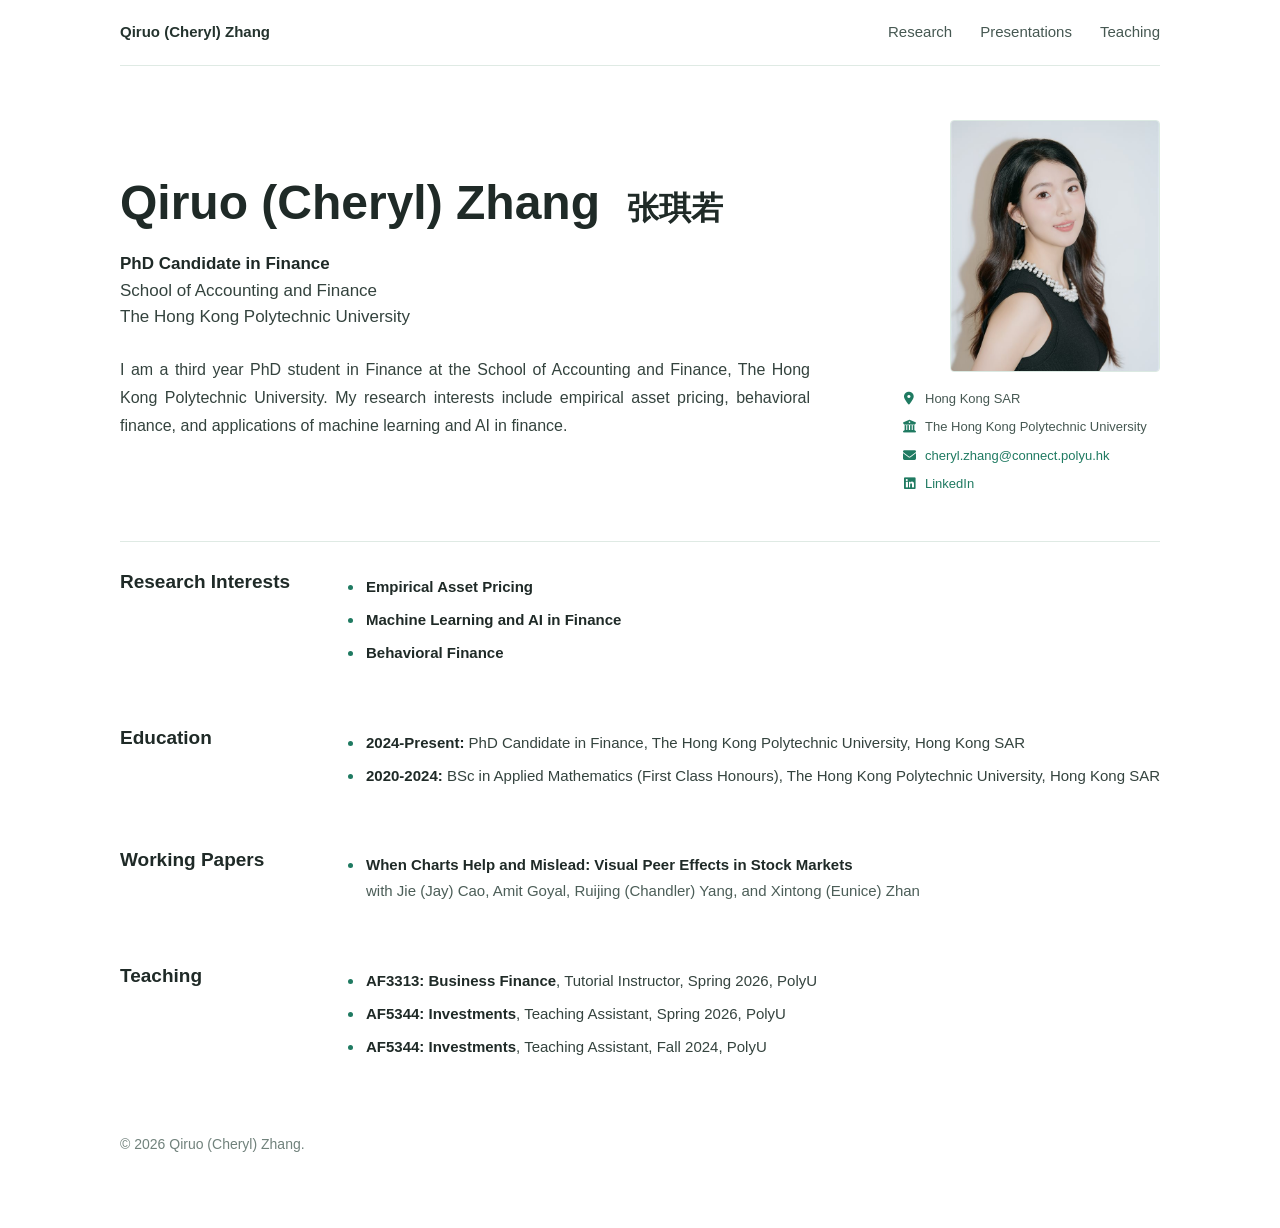
==== commit 08433196: "Add files via upload" ====
--- a/index.html
+++ b/index.html
@@ -27,7 +27,7 @@
           <p>The Hong Kong Polytechnic University</p>
         </div>
         <p class="intro">
-          I am a PhD Candidate in Finance at the School of Accounting and Finance, The Hong Kong Polytechnic University.
+          I am a third year PhD student in Finance at the School of Accounting and Finance, The Hong Kong Polytechnic University.
           My research interests include empirical asset pricing, behavioral finance, and applications of machine learning and AI in finance.
         </p>
       </div>
@@ -70,7 +70,7 @@
           <ul class="academic-list paper-list">
             <li>
               <a href="research/">When Charts Help and Mislead: Visual Peer Effects in Stock Markets</a>
-              <span class="author-line">with <a href="https://sites.google.com/site/jiejaycao">Jie (Jay) Cao</a>, <a href="https://ruijingyang.github.io/">Ruijing (Chandler) Yang</a>, and <a href="https://sites.google.com/view/xintongzhan">Xintong (Eunice) Zhan</a></span>
+              <span class="author-line">with <a href="https://sites.google.com/site/jiejaycao">Jie (Jay) Cao</a>, <a href="https://sites.google.com/view/agoyal145">Amit Goyal</a>, <a href="https://ruijingyang.github.io/">Ruijing (Chandler) Yang</a>, and <a href="https://sites.google.com/view/xintongzhan">Xintong (Eunice) Zhan</a></span>
             </li>
           </ul>
         </div>
@@ -80,9 +80,9 @@
         <h2>Teaching</h2>
         <div class="section-body">
           <ul class="academic-list teaching-summary">
-            <li><strong>AF3313: Business Finance</strong>, Tutorial Instructor, Spring 2026</li>
-            <li><strong>AF5344: Investments</strong>, Teaching Assistant, Spring 2026</li>
-            <li><strong>AF5344: Investments</strong>, Teaching Assistant, Fall 2024</li>
+            <li><strong>AF3313: Business Finance</strong>, Tutorial Instructor, Spring 2026, PolyU</li>
+            <li><strong>AF5344: Investments</strong>, Teaching Assistant, Spring 2026, PolyU</li>
+            <li><strong>AF5344: Investments</strong>, Teaching Assistant, Fall 2024, PolyU</li>
           </ul>
         </div>
       </section>
--- a/assets/css/style.css
+++ b/assets/css/style.css
@@ -591,6 +591,8 @@
 
 .teaching-card {
   margin-bottom: 16px;
+  border-top: 0;
+  padding-top: 0;
 }
 
 .teaching-card:last-child {
@@ -651,13 +653,13 @@
 
 .presentation-item {
   position: relative;
-  padding: 17px 0 17px 22px;
+  padding: 7px 0 7px 22px;
 }
 
 .presentation-item::before {
   content: "";
   position: absolute;
-  top: 25px;
+  top: 15px;
   left: 1px;
   width: 7px;
   height: 7px;
